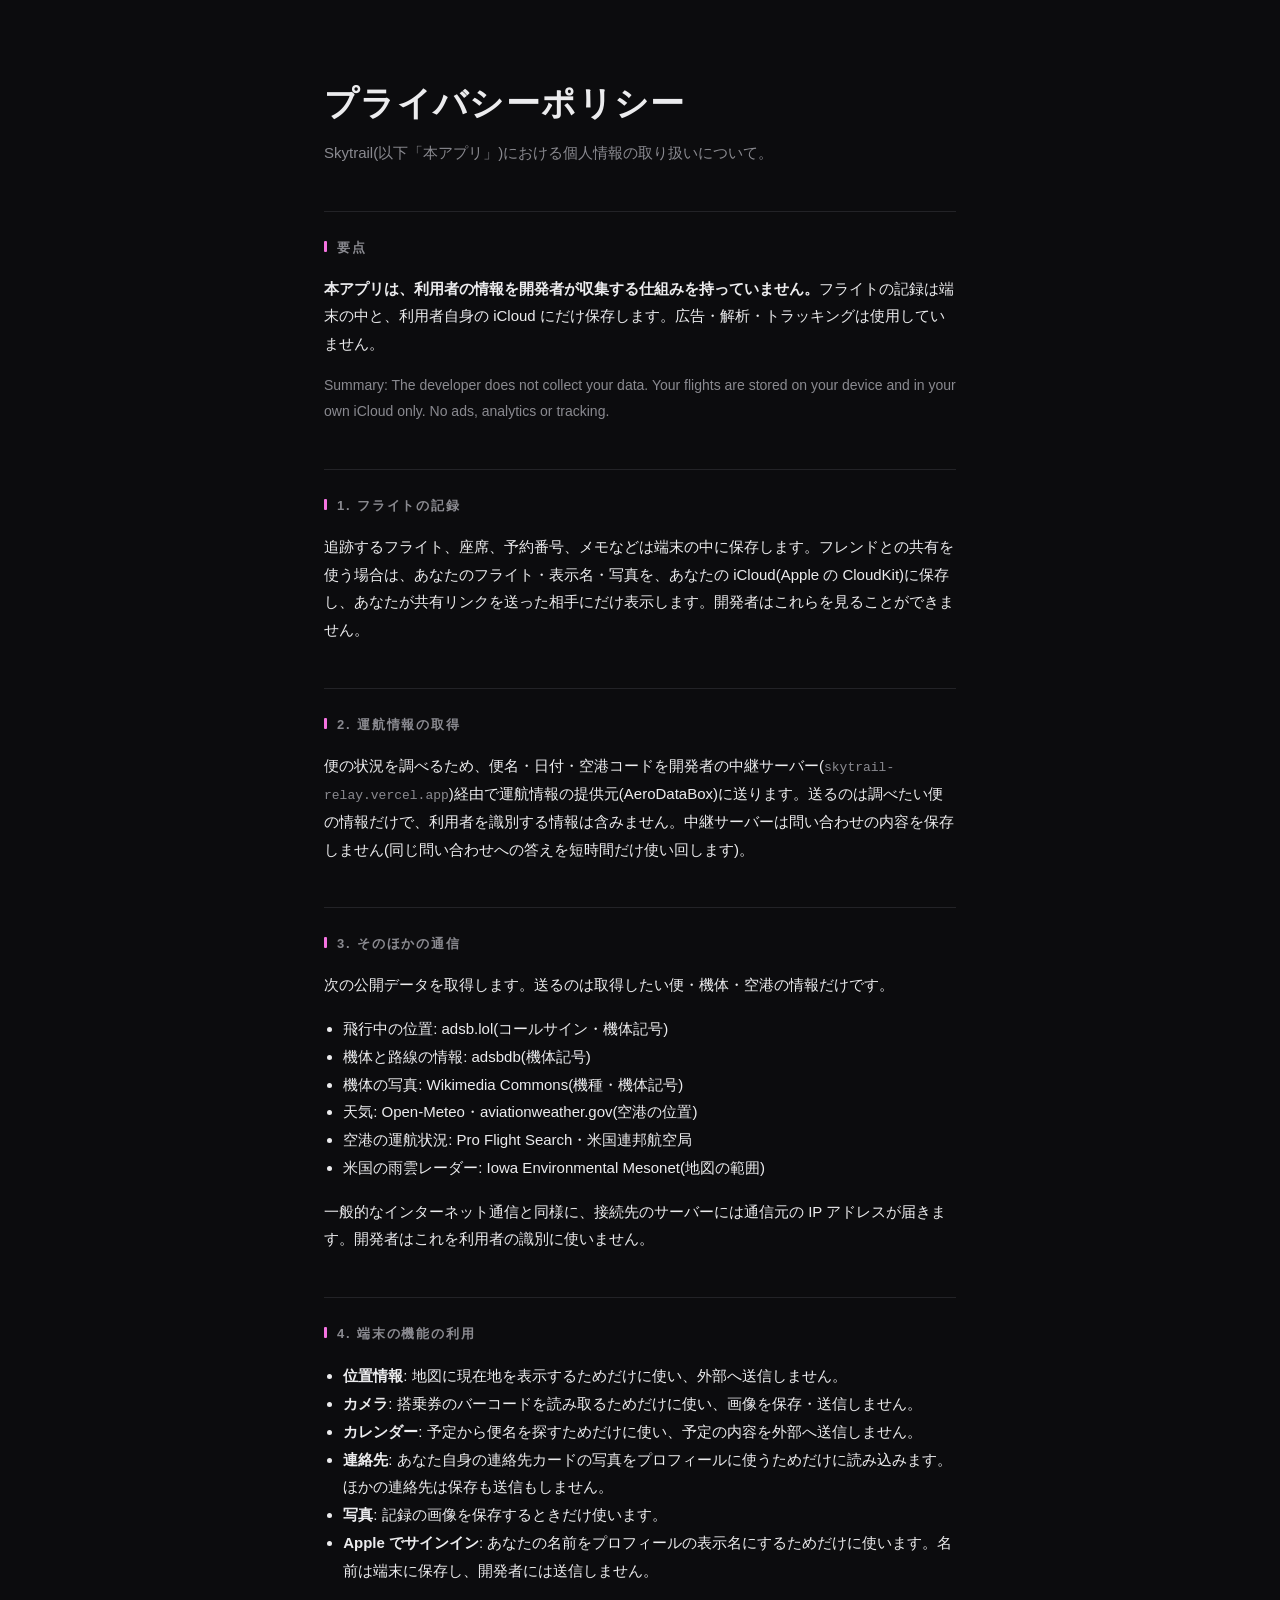
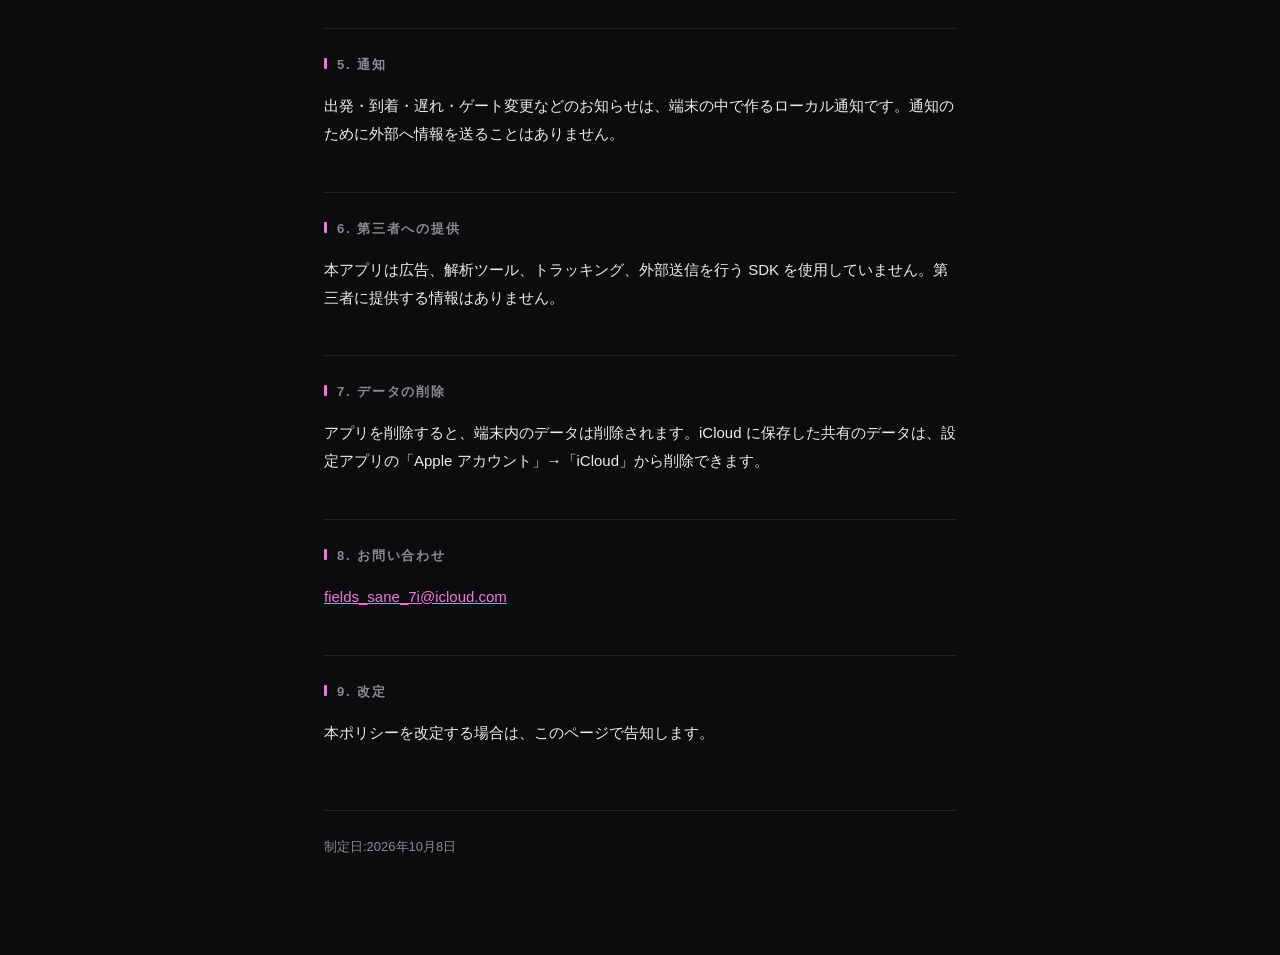
==== privacy.html @ 8d168e27 "Skytrail サポートとプライバシーポリシー Co-Authored-By: Claude Opus 5.5 <noreply@anthropic.com>" ====
<!DOCTYPE html>
<html lang="ja">
<head>
<meta charset="utf-8">
<meta name="viewport" content="width=device-width, initial-scale=1">
<title>Skytrail — プライバシーポリシー</title>
<link rel="stylesheet" href="style.css">
</head>
<body>
<main>
  <div class="mark">プライバシーポリシー</div>
  <p class="lead">Skytrail(以下「本アプリ」)における個人情報の取り扱いについて。</p>

  <h2>要点</h2>
  <p><strong>本アプリは、利用者の情報を開発者が収集する仕組みを持っていません。</strong>フライトの記録は端末の中と、利用者自身の iCloud にだけ保存します。広告・解析・トラッキングは使用していません。</p>
  <p class="en">Summary: The developer does not collect your data. Your flights are stored on your device and in your own iCloud only. No ads, analytics or tracking.</p>

  <h2>1. フライトの記録</h2>
  <p>追跡するフライト、座席、予約番号、メモなどは端末の中に保存します。フレンドとの共有を使う場合は、あなたのフライト・表示名・写真を、あなたの iCloud(Apple の CloudKit)に保存し、あなたが共有リンクを送った相手にだけ表示します。開発者はこれらを見ることができません。</p>

  <h2>2. 運航情報の取得</h2>
  <p>便の状況を調べるため、便名・日付・空港コードを開発者の中継サーバー(<code>skytrail-relay.vercel.app</code>)経由で運航情報の提供元(AeroDataBox)に送ります。送るのは調べたい便の情報だけで、利用者を識別する情報は含みません。中継サーバーは問い合わせの内容を保存しません(同じ問い合わせへの答えを短時間だけ使い回します)。</p>

  <h2>3. そのほかの通信</h2>
  <p>次の公開データを取得します。送るのは取得したい便・機体・空港の情報だけです。</p>
  <ul>
    <li>飛行中の位置: adsb.lol(コールサイン・機体記号)</li>
    <li>機体と路線の情報: adsbdb(機体記号)</li>
    <li>機体の写真: Wikimedia Commons(機種・機体記号)</li>
    <li>天気: Open-Meteo・aviationweather.gov(空港の位置)</li>
    <li>空港の運航状況: Pro Flight Search・米国連邦航空局</li>
    <li>米国の雨雲レーダー: Iowa Environmental Mesonet(地図の範囲)</li>
  </ul>
  <p>一般的なインターネット通信と同様に、接続先のサーバーには通信元の IP アドレスが届きます。開発者はこれを利用者の識別に使いません。</p>

  <h2>4. 端末の機能の利用</h2>
  <ul>
    <li><strong>位置情報</strong>: 地図に現在地を表示するためだけに使い、外部へ送信しません。</li>
    <li><strong>カメラ</strong>: 搭乗券のバーコードを読み取るためだけに使い、画像を保存・送信しません。</li>
    <li><strong>カレンダー</strong>: 予定から便名を探すためだけに使い、予定の内容を外部へ送信しません。</li>
    <li><strong>連絡先</strong>: あなた自身の連絡先カードの写真をプロフィールに使うためだけに読み込みます。ほかの連絡先は保存も送信もしません。</li>
    <li><strong>写真</strong>: 記録の画像を保存するときだけ使います。</li>
    <li><strong>Apple でサインイン</strong>: あなたの名前をプロフィールの表示名にするためだけに使います。名前は端末に保存し、開発者には送信しません。</li>
  </ul>

  <h2>5. 通知</h2>
  <p>出発・到着・遅れ・ゲート変更などのお知らせは、端末の中で作るローカル通知です。通知のために外部へ情報を送ることはありません。</p>

  <h2>6. 第三者への提供</h2>
  <p>本アプリは広告、解析ツール、トラッキング、外部送信を行う SDK を使用していません。第三者に提供する情報はありません。</p>

  <h2>7. データの削除</h2>
  <p>アプリを削除すると、端末内のデータは削除されます。iCloud に保存した共有のデータは、設定アプリの「Apple アカウント」→「iCloud」から削除できます。</p>

  <h2>8. お問い合わせ</h2>
  <p><a href="mailto:fields_sane_7i@icloud.com">fields_sane_7i@icloud.com</a></p>

  <h2>9. 改定</h2>
  <p>本ポリシーを改定する場合は、このページで告知します。</p>

  <footer>制定日:2026年10月8日</footer>
</main>
</body>
</html>
---- style.css ----
:root { --bg:#0c0c0e; --ink:#ececee; --mid:#8a8a90; --line:#232327; --accent:#f573e0; }
* { box-sizing: border-box; }
body { margin:0; background:var(--bg); color:var(--ink);
  font-family:-apple-system,BlinkMacSystemFont,"Hiragino Sans","Noto Sans JP",sans-serif;
  line-height:1.85; -webkit-font-smoothing:antialiased; }
main { max-width:680px; margin:0 auto; padding:72px 24px 96px; }
.mark { font-size:34px; font-weight:700; letter-spacing:0.04em; }
.lead { color:var(--mid); margin-top:4px; }
h2 { font-size:13px; letter-spacing:0.14em; color:var(--mid); margin:44px 0 12px; padding-top:24px; border-top:1px solid var(--line); }
h2::before { content:""; display:inline-block; width:3px; height:11px; background:var(--accent); margin-right:10px; border-radius:1px; }
p, li { font-size:15px; }
ul { padding-left:1.2em; }
a { color:var(--accent); }
code { font-family:ui-monospace,SFMono-Regular,Menlo,monospace; font-size:13px; color:var(--mid); }
.en { color:var(--mid); font-size:14px; }
footer { margin-top:64px; padding-top:24px; border-top:1px solid var(--line); color:var(--mid); font-size:13px; }
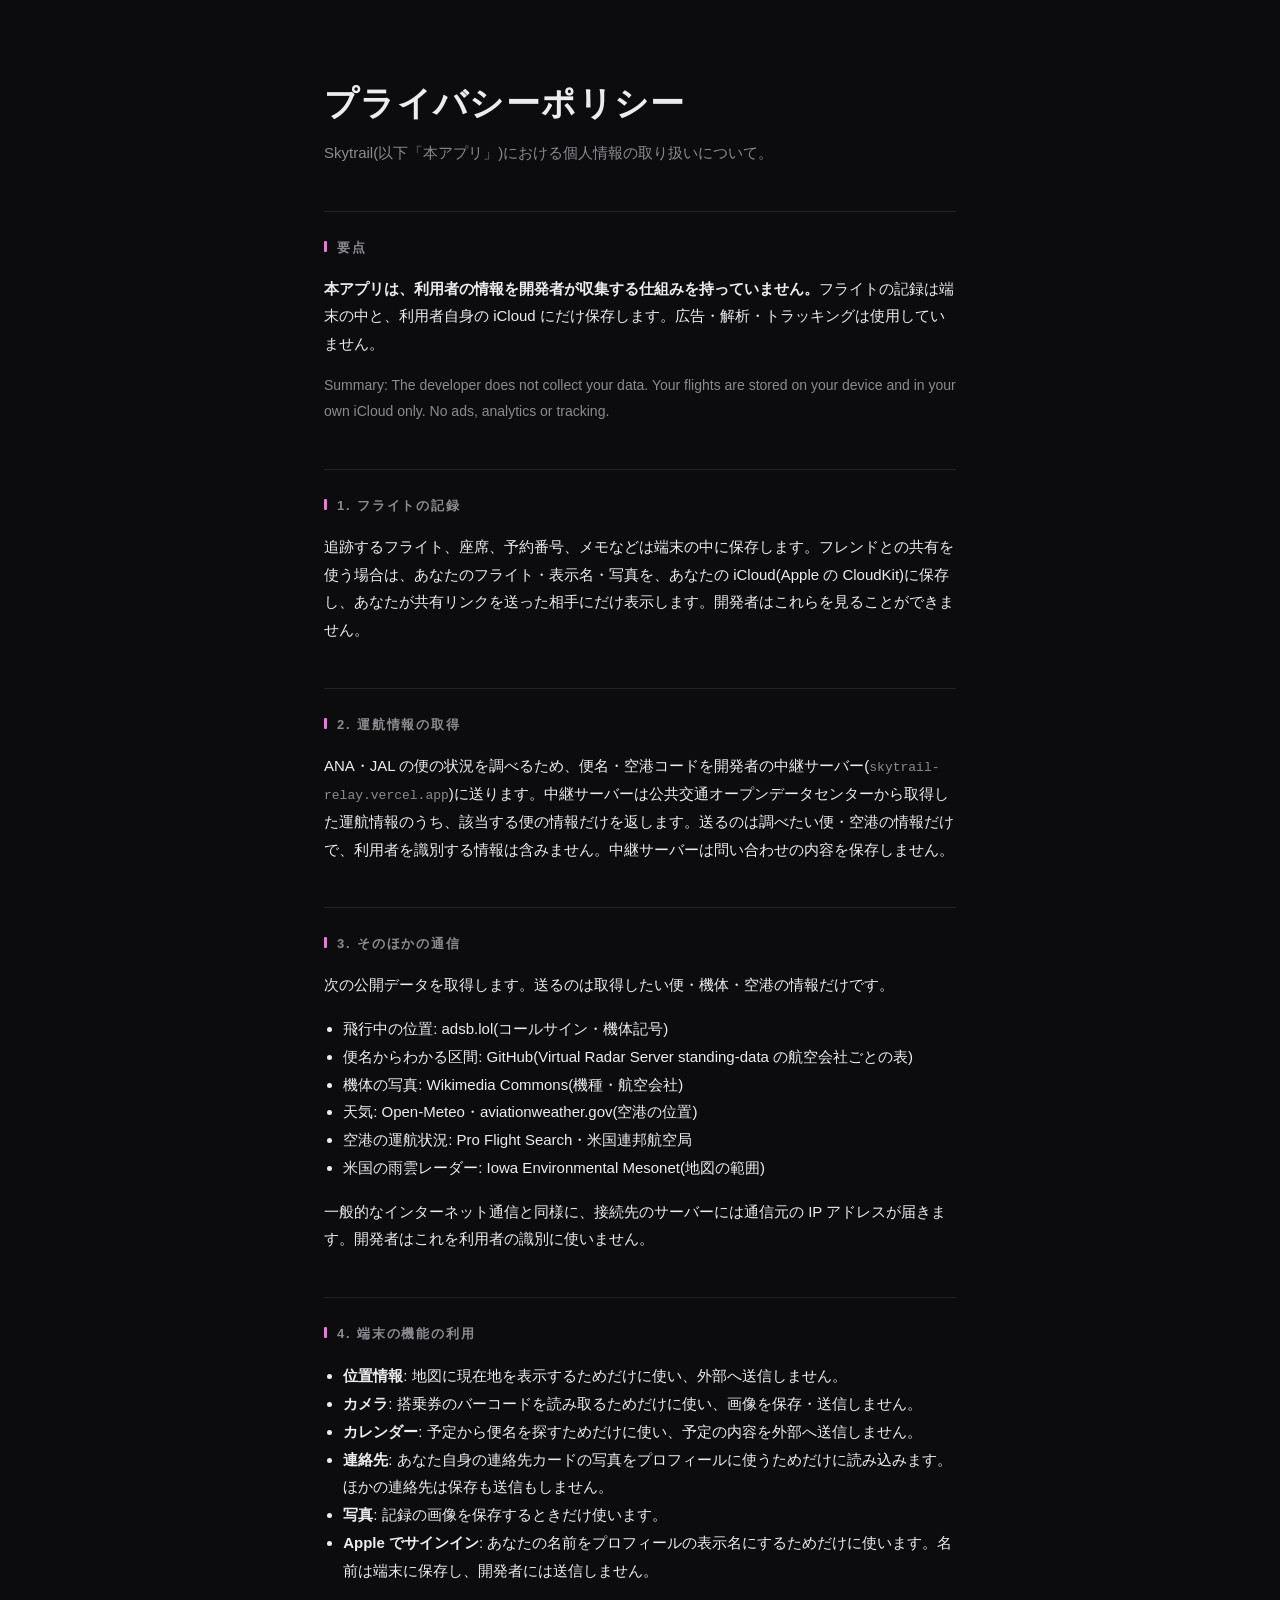
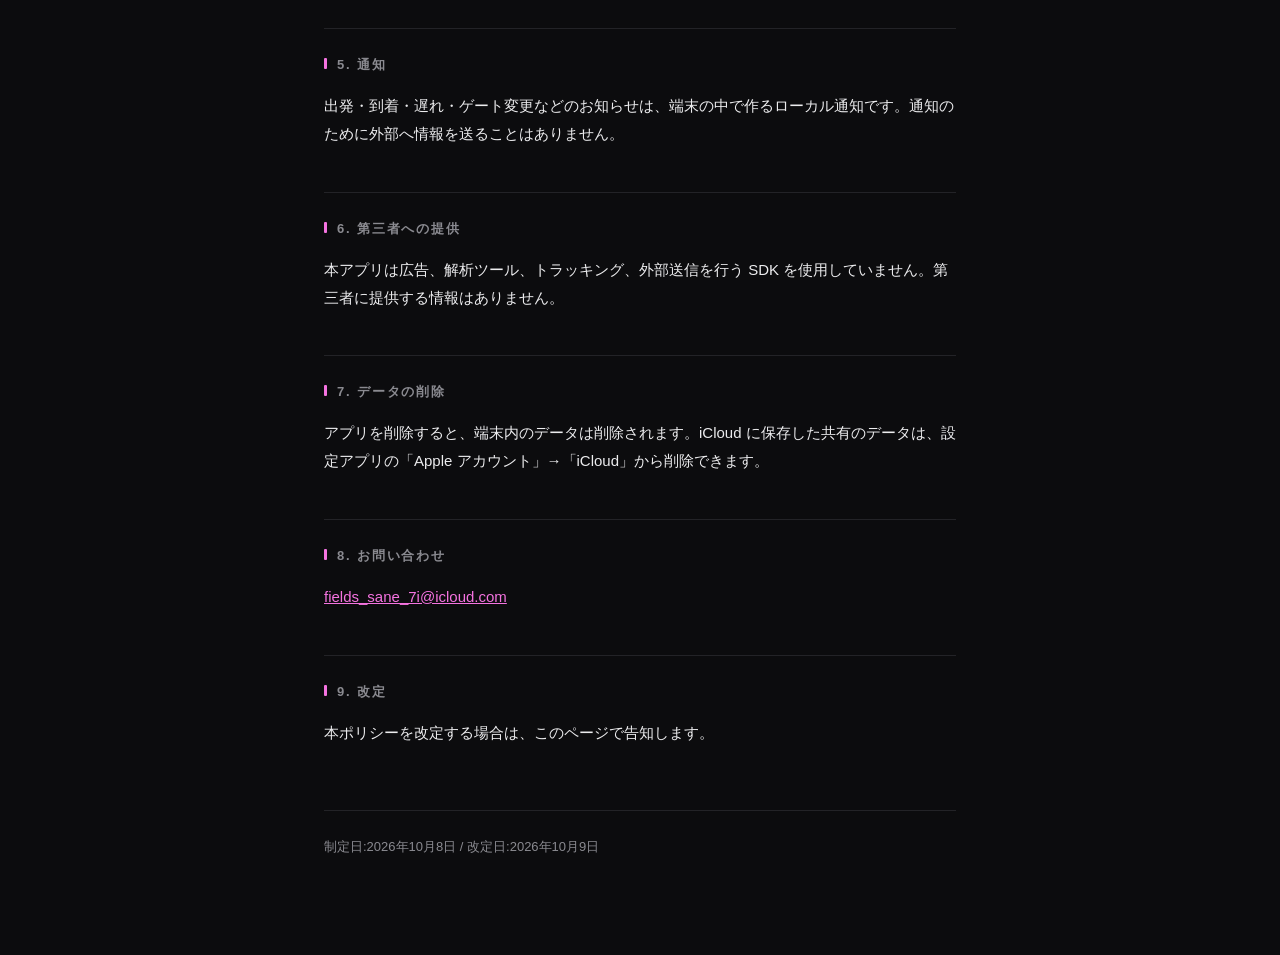
==== commit 32d8771c: "データの取り方を公共交通オープンデータ・adsb.lol・VRS standing-data に合わせて改定 Co-Authored-By: Claude Opus 5.5 <noreply@anth" ====
--- a/privacy.html
+++ b/privacy.html
@@ -19,14 +19,14 @@
   <p>追跡するフライト、座席、予約番号、メモなどは端末の中に保存します。フレンドとの共有を使う場合は、あなたのフライト・表示名・写真を、あなたの iCloud(Apple の CloudKit)に保存し、あなたが共有リンクを送った相手にだけ表示します。開発者はこれらを見ることができません。</p>
 
   <h2>2. 運航情報の取得</h2>
-  <p>便の状況を調べるため、便名・日付・空港コードを開発者の中継サーバー(<code>skytrail-relay.vercel.app</code>)経由で運航情報の提供元(AeroDataBox)に送ります。送るのは調べたい便の情報だけで、利用者を識別する情報は含みません。中継サーバーは問い合わせの内容を保存しません(同じ問い合わせへの答えを短時間だけ使い回します)。</p>
+  <p>ANA・JAL の便の状況を調べるため、便名・空港コードを開発者の中継サーバー(<code>skytrail-relay.vercel.app</code>)に送ります。中継サーバーは公共交通オープンデータセンターから取得した運航情報のうち、該当する便の情報だけを返します。送るのは調べたい便・空港の情報だけで、利用者を識別する情報は含みません。中継サーバーは問い合わせの内容を保存しません。</p>
 
   <h2>3. そのほかの通信</h2>
   <p>次の公開データを取得します。送るのは取得したい便・機体・空港の情報だけです。</p>
   <ul>
     <li>飛行中の位置: adsb.lol(コールサイン・機体記号)</li>
-    <li>機体と路線の情報: adsbdb(機体記号)</li>
-    <li>機体の写真: Wikimedia Commons(機種・機体記号)</li>
+    <li>便名からわかる区間: GitHub(Virtual Radar Server standing-data の航空会社ごとの表)</li>
+    <li>機体の写真: Wikimedia Commons(機種・航空会社)</li>
     <li>天気: Open-Meteo・aviationweather.gov(空港の位置)</li>
     <li>空港の運航状況: Pro Flight Search・米国連邦航空局</li>
     <li>米国の雨雲レーダー: Iowa Environmental Mesonet(地図の範囲)</li>
@@ -58,7 +58,7 @@
   <h2>9. 改定</h2>
   <p>本ポリシーを改定する場合は、このページで告知します。</p>
 
-  <footer>制定日:2026年10月8日</footer>
+  <footer>制定日:2026年10月8日 / 改定日:2026年10月9日</footer>
 </main>
 </body>
 </html>
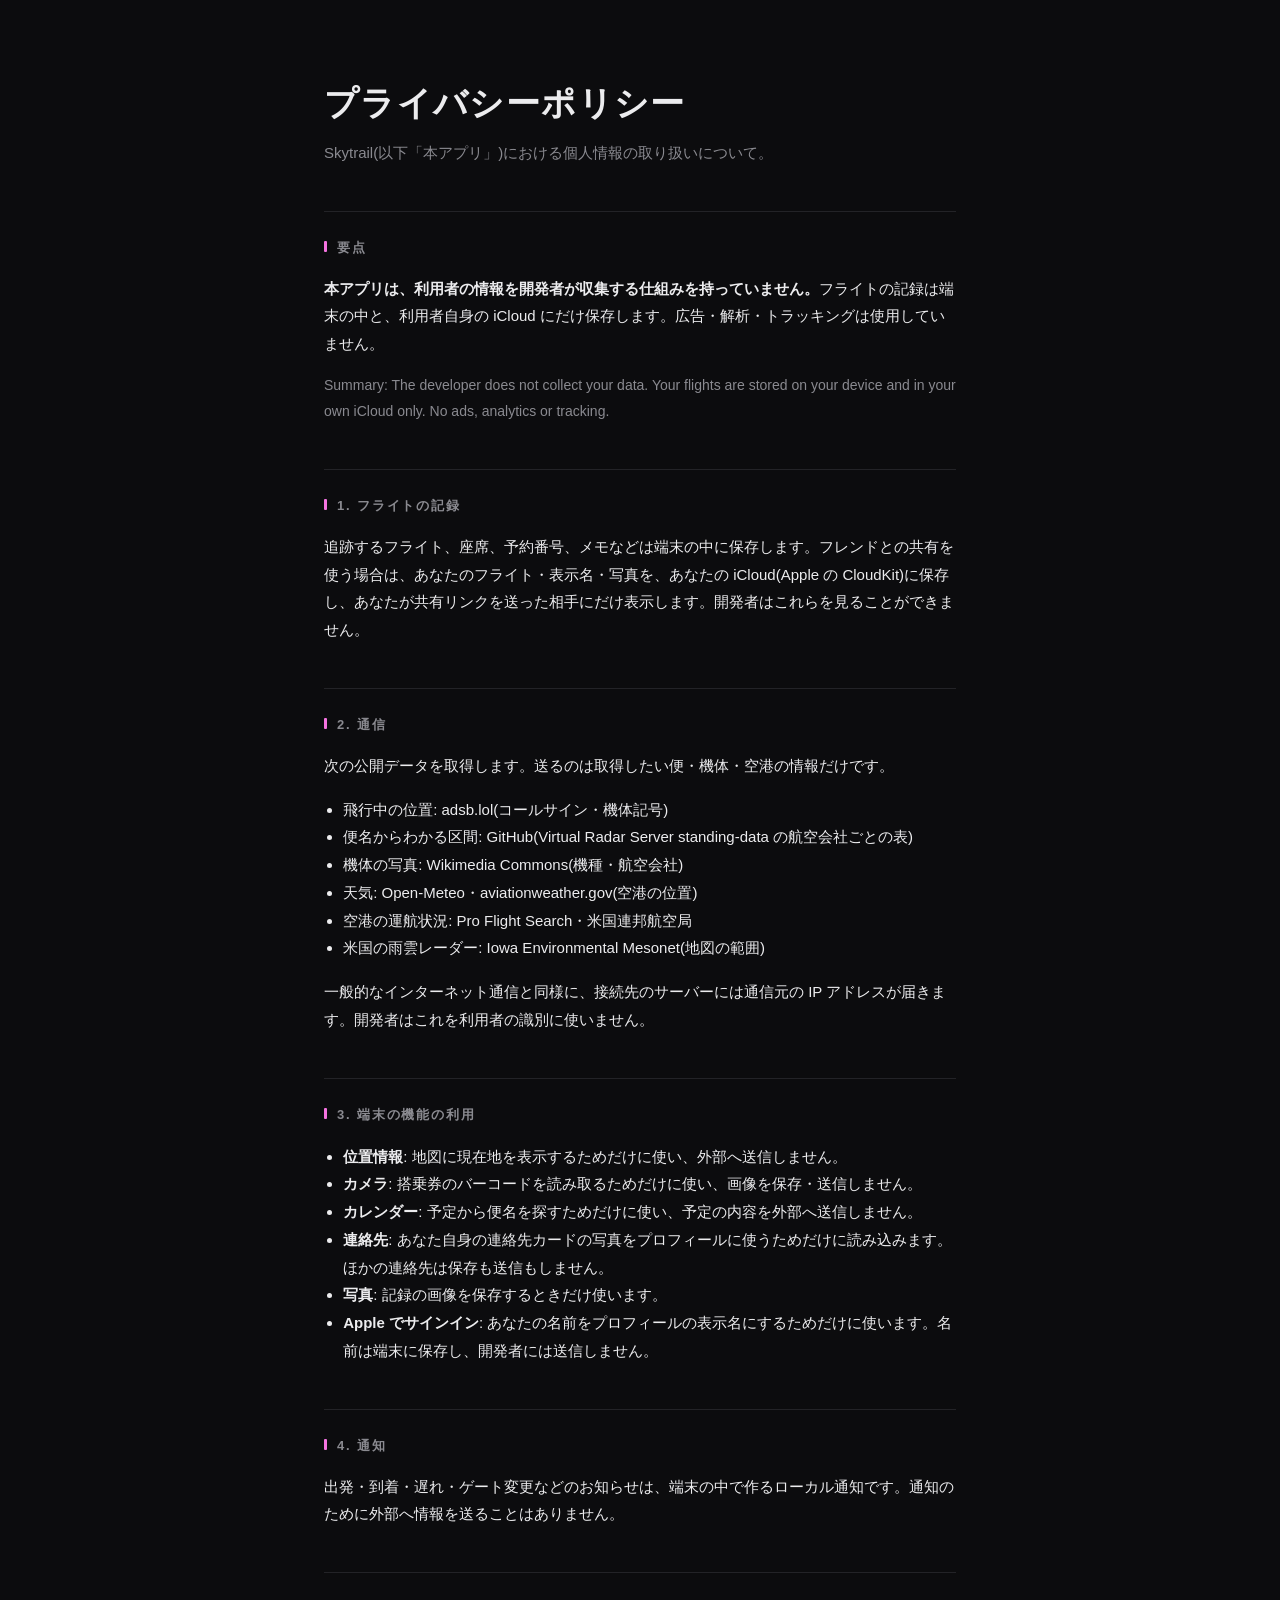
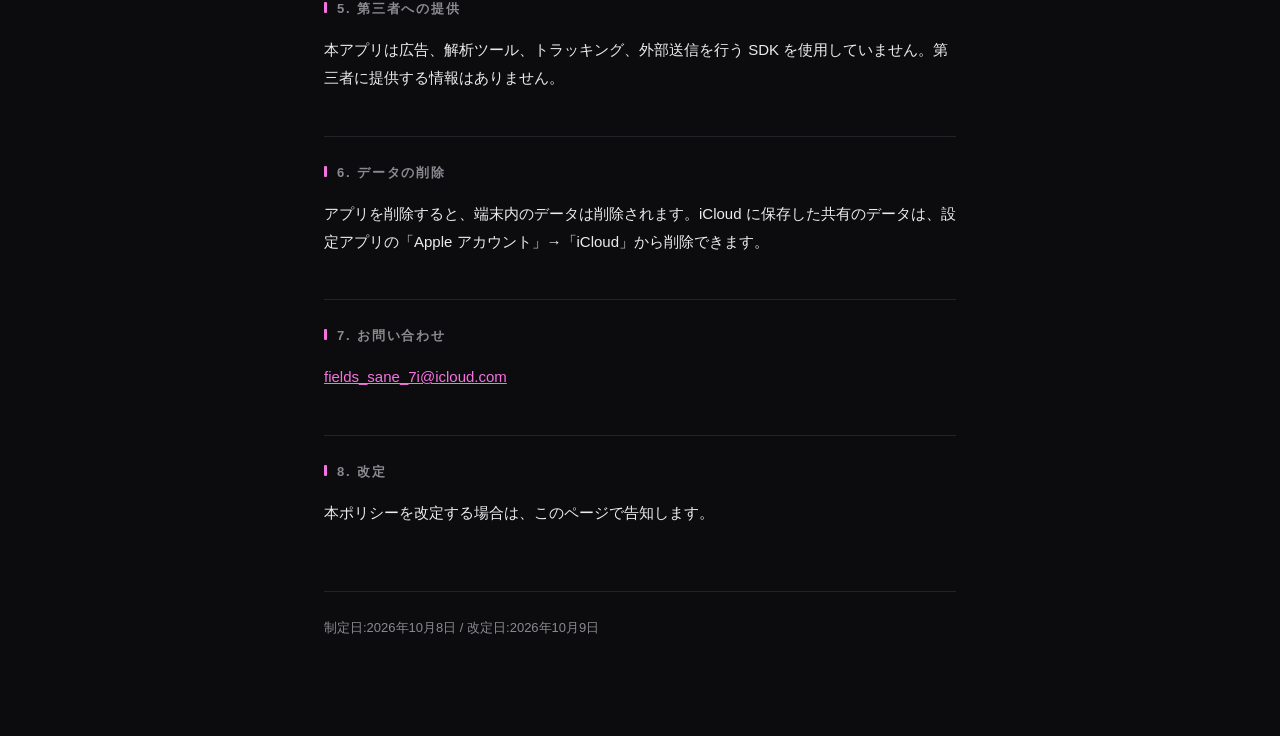
==== commit 5db02053: "1.0 の機能に合わせて改定(運航情報の自動取得は次の版) Co-Authored-By: Claude Opus 5.5 <noreply@anthropic.com>" ====
--- a/privacy.html
+++ b/privacy.html
@@ -18,10 +18,7 @@
   <h2>1. フライトの記録</h2>
   <p>追跡するフライト、座席、予約番号、メモなどは端末の中に保存します。フレンドとの共有を使う場合は、あなたのフライト・表示名・写真を、あなたの iCloud(Apple の CloudKit)に保存し、あなたが共有リンクを送った相手にだけ表示します。開発者はこれらを見ることができません。</p>
 
-  <h2>2. 運航情報の取得</h2>
-  <p>ANA・JAL の便の状況を調べるため、便名・空港コードを開発者の中継サーバー(<code>skytrail-relay.vercel.app</code>)に送ります。中継サーバーは公共交通オープンデータセンターから取得した運航情報のうち、該当する便の情報だけを返します。送るのは調べたい便・空港の情報だけで、利用者を識別する情報は含みません。中継サーバーは問い合わせの内容を保存しません。</p>
-
-  <h2>3. そのほかの通信</h2>
+  <h2>2. 通信</h2>
   <p>次の公開データを取得します。送るのは取得したい便・機体・空港の情報だけです。</p>
   <ul>
     <li>飛行中の位置: adsb.lol(コールサイン・機体記号)</li>
@@ -33,7 +30,7 @@
   </ul>
   <p>一般的なインターネット通信と同様に、接続先のサーバーには通信元の IP アドレスが届きます。開発者はこれを利用者の識別に使いません。</p>
 
-  <h2>4. 端末の機能の利用</h2>
+  <h2>3. 端末の機能の利用</h2>
   <ul>
     <li><strong>位置情報</strong>: 地図に現在地を表示するためだけに使い、外部へ送信しません。</li>
     <li><strong>カメラ</strong>: 搭乗券のバーコードを読み取るためだけに使い、画像を保存・送信しません。</li>
@@ -43,19 +40,19 @@
     <li><strong>Apple でサインイン</strong>: あなたの名前をプロフィールの表示名にするためだけに使います。名前は端末に保存し、開発者には送信しません。</li>
   </ul>
 
-  <h2>5. 通知</h2>
+  <h2>4. 通知</h2>
   <p>出発・到着・遅れ・ゲート変更などのお知らせは、端末の中で作るローカル通知です。通知のために外部へ情報を送ることはありません。</p>
 
-  <h2>6. 第三者への提供</h2>
+  <h2>5. 第三者への提供</h2>
   <p>本アプリは広告、解析ツール、トラッキング、外部送信を行う SDK を使用していません。第三者に提供する情報はありません。</p>
 
-  <h2>7. データの削除</h2>
+  <h2>6. データの削除</h2>
   <p>アプリを削除すると、端末内のデータは削除されます。iCloud に保存した共有のデータは、設定アプリの「Apple アカウント」→「iCloud」から削除できます。</p>
 
-  <h2>8. お問い合わせ</h2>
+  <h2>7. お問い合わせ</h2>
   <p><a href="mailto:fields_sane_7i@icloud.com">fields_sane_7i@icloud.com</a></p>
 
-  <h2>9. 改定</h2>
+  <h2>8. 改定</h2>
   <p>本ポリシーを改定する場合は、このページで告知します。</p>
 
   <footer>制定日:2026年10月8日 / 改定日:2026年10月9日</footer>
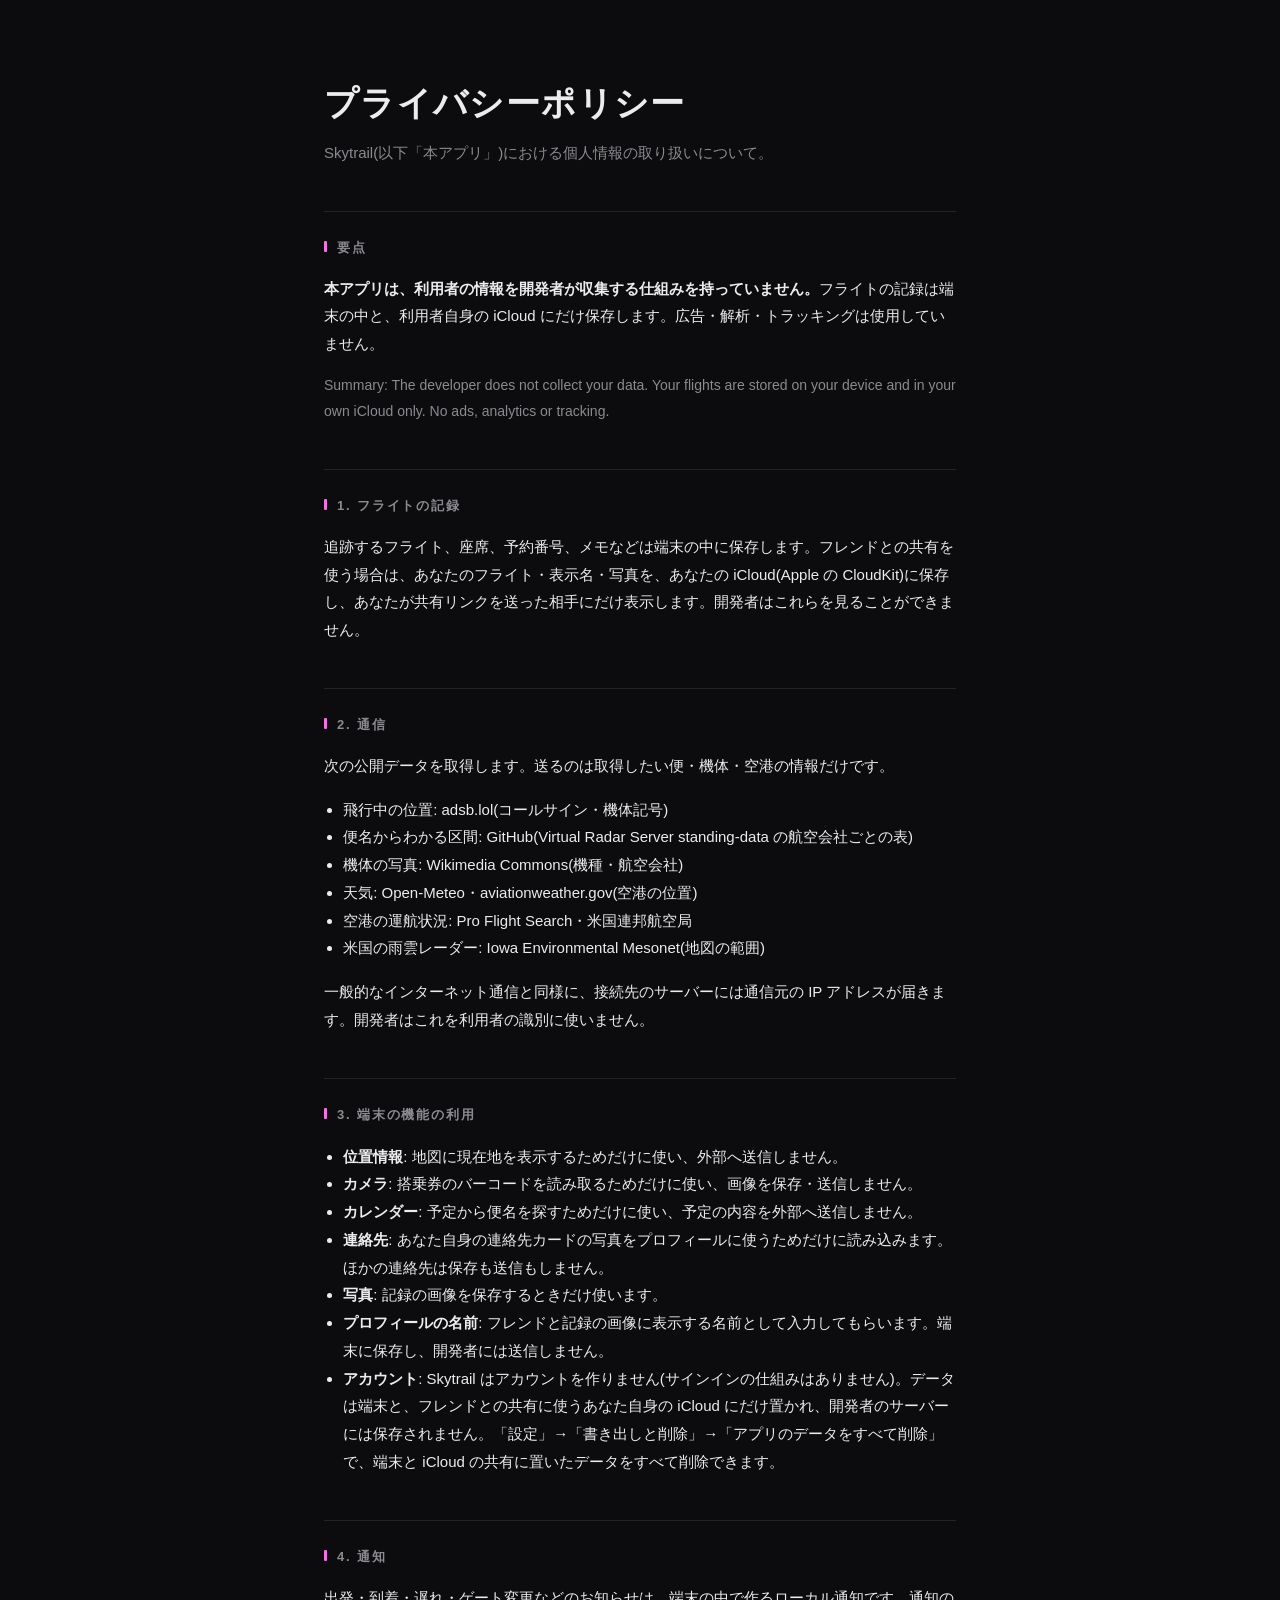
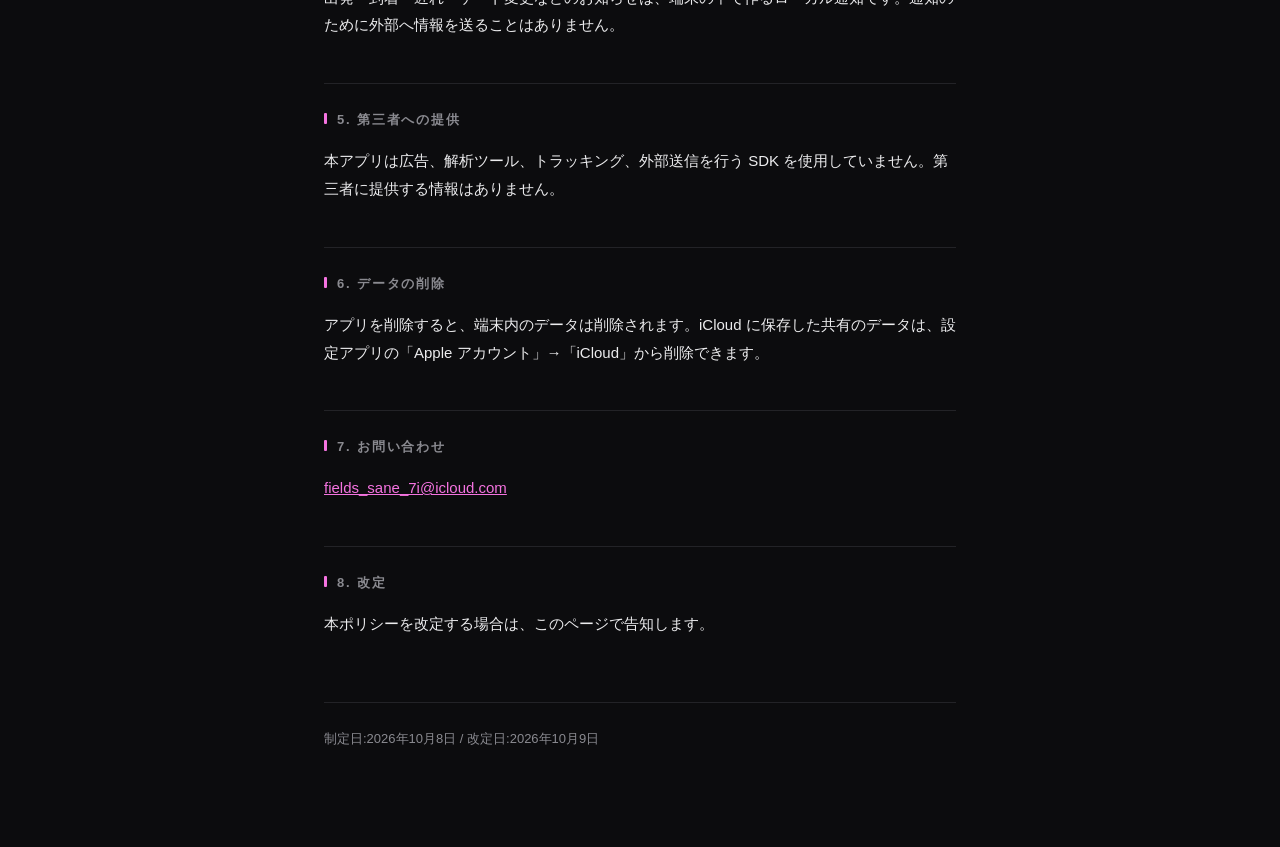
==== commit b2ffff8a: "プライバシーポリシー: Apple でサインインを撤去、アカウント無しと全データ削除の案内を追記 Co-Authored-By: Claude Fable 5.1 <noreply@anthropic" ====
--- a/privacy.html
+++ b/privacy.html
@@ -37,7 +37,8 @@
     <li><strong>カレンダー</strong>: 予定から便名を探すためだけに使い、予定の内容を外部へ送信しません。</li>
     <li><strong>連絡先</strong>: あなた自身の連絡先カードの写真をプロフィールに使うためだけに読み込みます。ほかの連絡先は保存も送信もしません。</li>
     <li><strong>写真</strong>: 記録の画像を保存するときだけ使います。</li>
-    <li><strong>Apple でサインイン</strong>: あなたの名前をプロフィールの表示名にするためだけに使います。名前は端末に保存し、開発者には送信しません。</li>
+    <li><strong>プロフィールの名前</strong>: フレンドと記録の画像に表示する名前として入力してもらいます。端末に保存し、開発者には送信しません。</li>
+    <li><strong>アカウント</strong>: Skytrail はアカウントを作りません(サインインの仕組みはありません)。データは端末と、フレンドとの共有に使うあなた自身の iCloud にだけ置かれ、開発者のサーバーには保存されません。「設定」→「書き出しと削除」→「アプリのデータをすべて削除」で、端末と iCloud の共有に置いたデータをすべて削除できます。</li>
   </ul>
 
   <h2>4. 通知</h2>
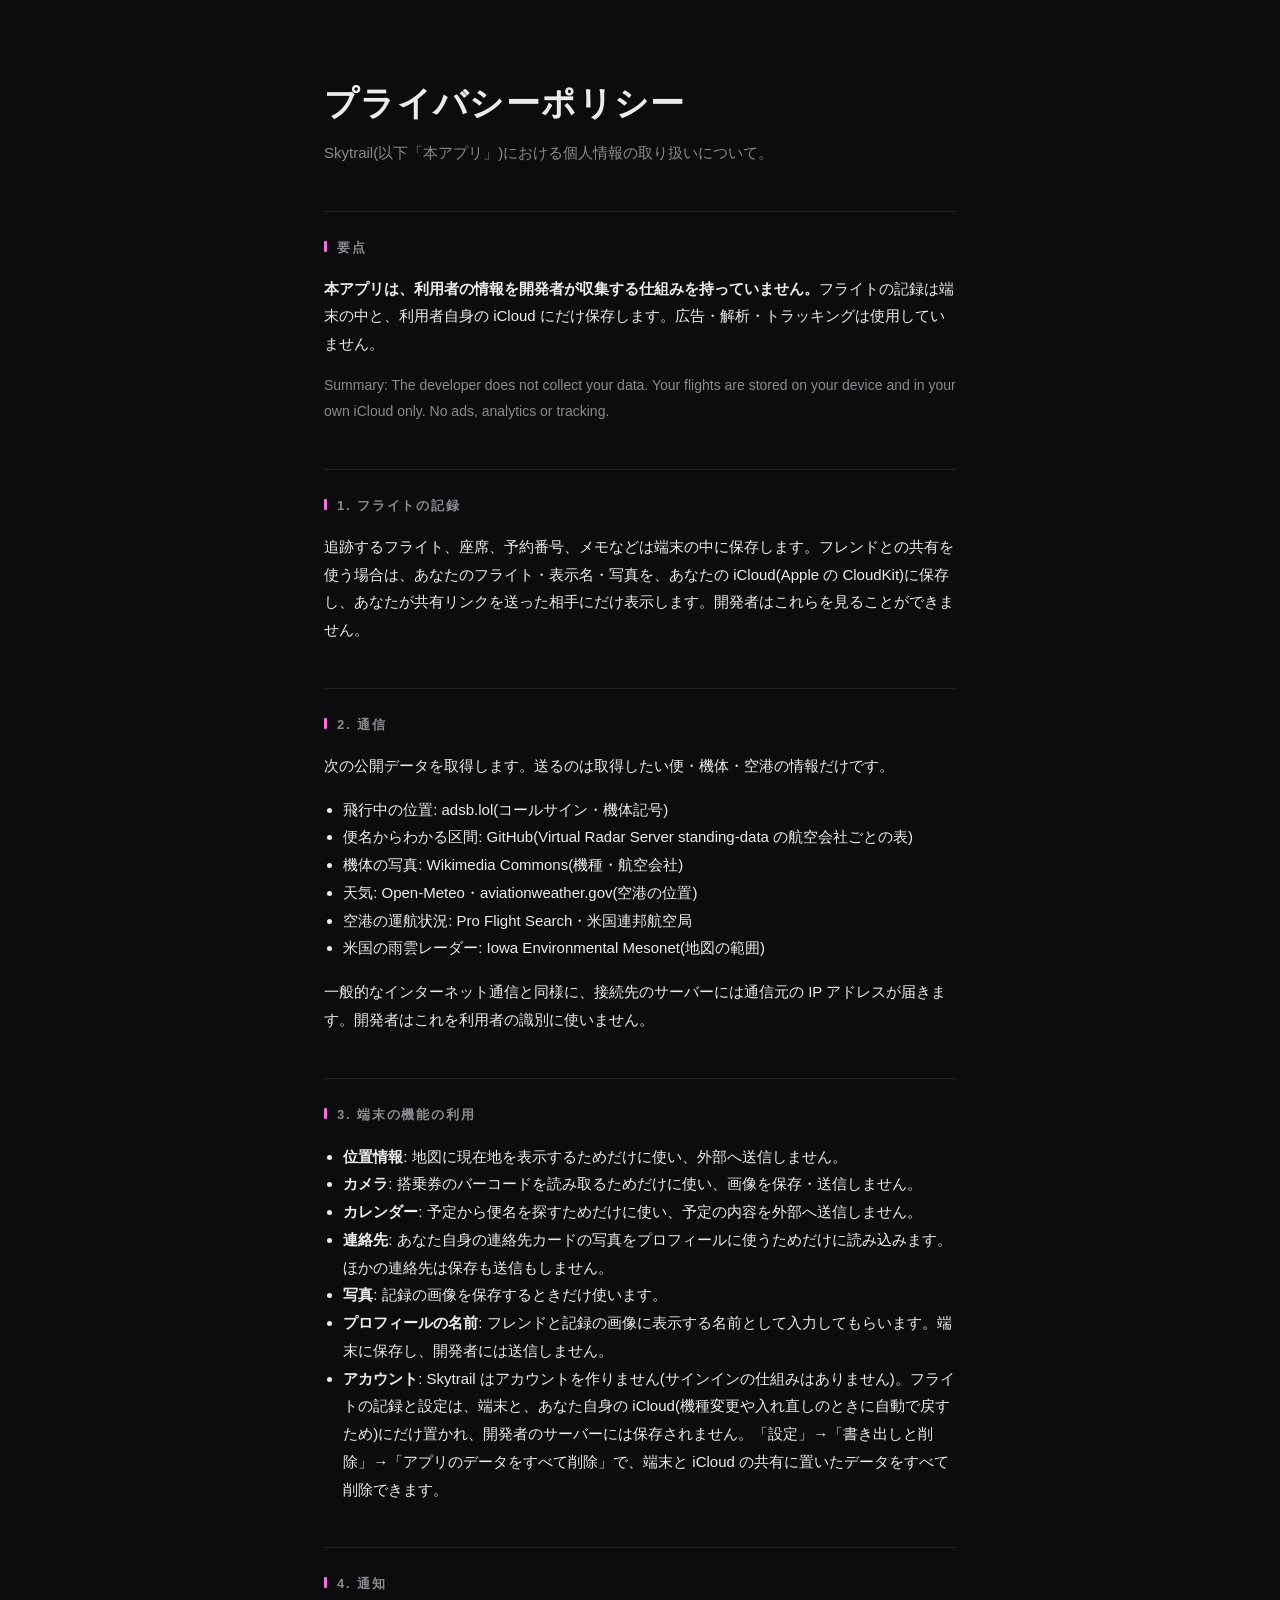
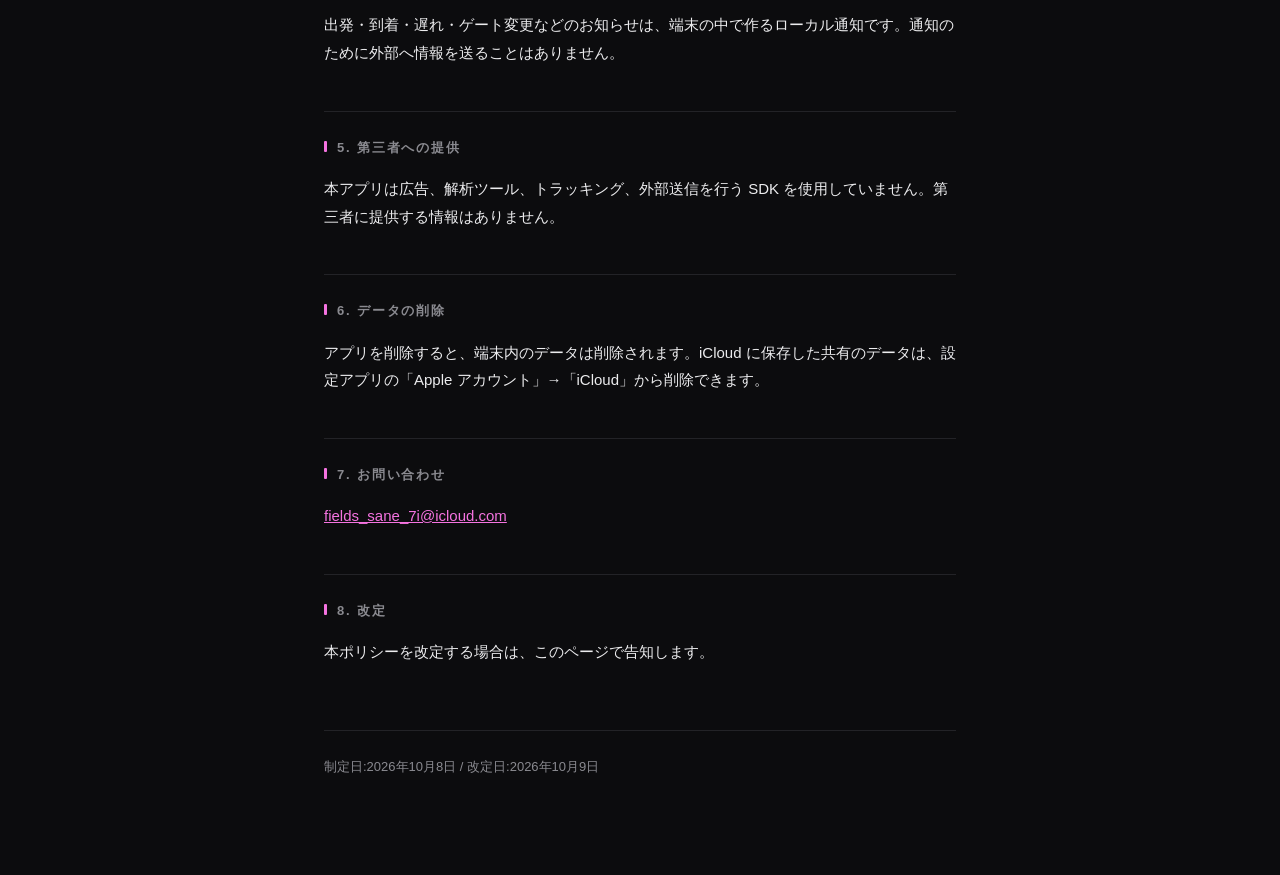
==== commit 87db377d: "プライバシーポリシー: 記録と設定を本人の iCloud に保存することを明記 Co-Authored-By: Claude Fable 5.1 <noreply@anthropic.com>" ====
--- a/privacy.html
+++ b/privacy.html
@@ -38,7 +38,7 @@
     <li><strong>連絡先</strong>: あなた自身の連絡先カードの写真をプロフィールに使うためだけに読み込みます。ほかの連絡先は保存も送信もしません。</li>
     <li><strong>写真</strong>: 記録の画像を保存するときだけ使います。</li>
     <li><strong>プロフィールの名前</strong>: フレンドと記録の画像に表示する名前として入力してもらいます。端末に保存し、開発者には送信しません。</li>
-    <li><strong>アカウント</strong>: Skytrail はアカウントを作りません(サインインの仕組みはありません)。データは端末と、フレンドとの共有に使うあなた自身の iCloud にだけ置かれ、開発者のサーバーには保存されません。「設定」→「書き出しと削除」→「アプリのデータをすべて削除」で、端末と iCloud の共有に置いたデータをすべて削除できます。</li>
+    <li><strong>アカウント</strong>: Skytrail はアカウントを作りません(サインインの仕組みはありません)。フライトの記録と設定は、端末と、あなた自身の iCloud(機種変更や入れ直しのときに自動で戻すため)にだけ置かれ、開発者のサーバーには保存されません。「設定」→「書き出しと削除」→「アプリのデータをすべて削除」で、端末と iCloud の共有に置いたデータをすべて削除できます。</li>
   </ul>
 
   <h2>4. 通知</h2>
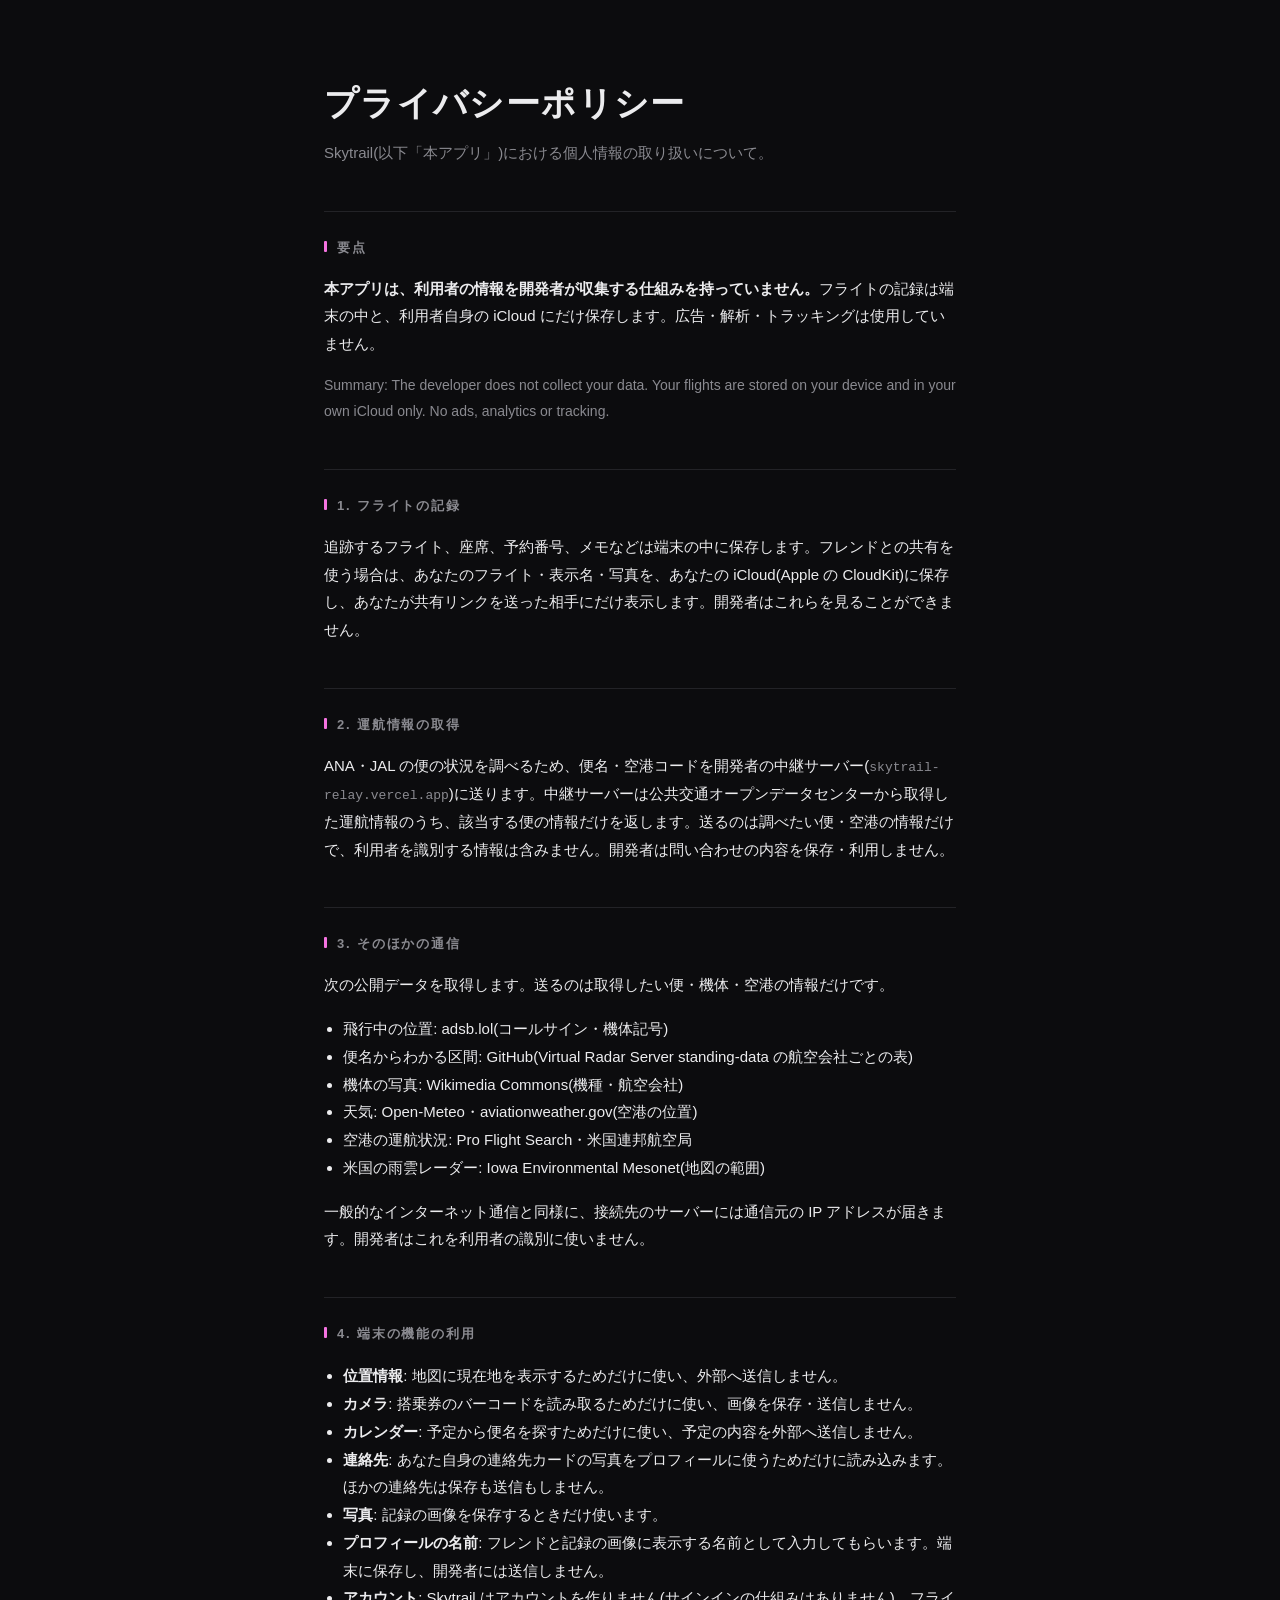
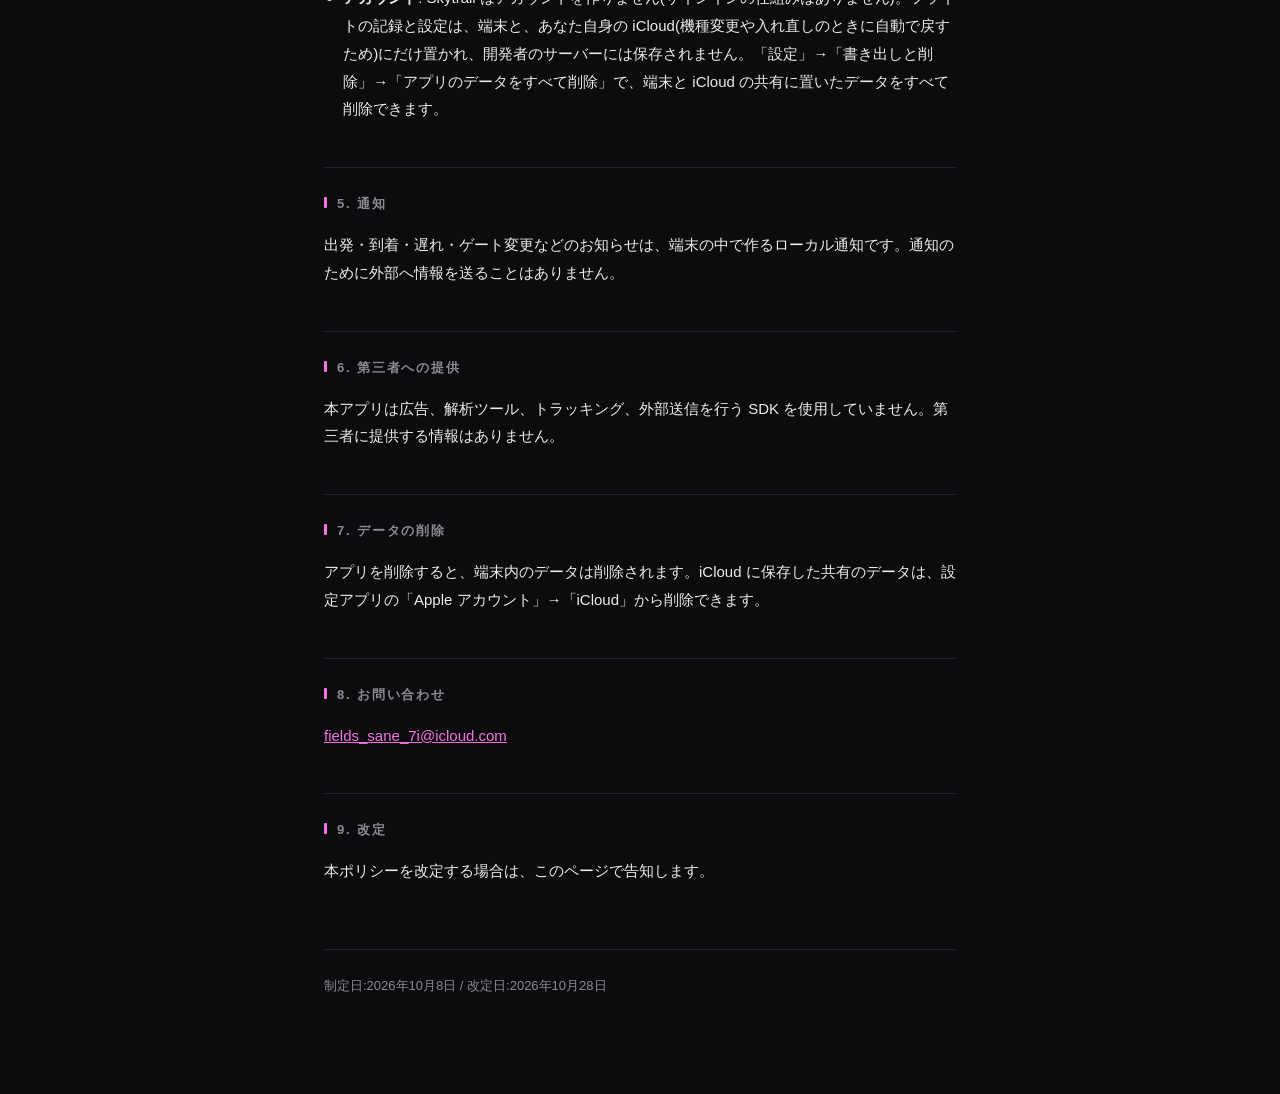
==== commit d6b076e9: "1.1 に合わせて改定(ANA・JAL の運航情報=公共交通オープンデータセンター・中継サーバー) Co-Authored-By: Claude Opus 5.5 <noreply@anthropic" ====
--- a/privacy.html
+++ b/privacy.html
@@ -18,7 +18,10 @@
   <h2>1. フライトの記録</h2>
   <p>追跡するフライト、座席、予約番号、メモなどは端末の中に保存します。フレンドとの共有を使う場合は、あなたのフライト・表示名・写真を、あなたの iCloud(Apple の CloudKit)に保存し、あなたが共有リンクを送った相手にだけ表示します。開発者はこれらを見ることができません。</p>
 
-  <h2>2. 通信</h2>
+  <h2>2. 運航情報の取得</h2>
+  <p>ANA・JAL の便の状況を調べるため、便名・空港コードを開発者の中継サーバー(<code>skytrail-relay.vercel.app</code>)に送ります。中継サーバーは公共交通オープンデータセンターから取得した運航情報のうち、該当する便の情報だけを返します。送るのは調べたい便・空港の情報だけで、利用者を識別する情報は含みません。開発者は問い合わせの内容を保存・利用しません。</p>
+
+  <h2>3. そのほかの通信</h2>
   <p>次の公開データを取得します。送るのは取得したい便・機体・空港の情報だけです。</p>
   <ul>
     <li>飛行中の位置: adsb.lol(コールサイン・機体記号)</li>
@@ -30,7 +33,7 @@
   </ul>
   <p>一般的なインターネット通信と同様に、接続先のサーバーには通信元の IP アドレスが届きます。開発者はこれを利用者の識別に使いません。</p>
 
-  <h2>3. 端末の機能の利用</h2>
+  <h2>4. 端末の機能の利用</h2>
   <ul>
     <li><strong>位置情報</strong>: 地図に現在地を表示するためだけに使い、外部へ送信しません。</li>
     <li><strong>カメラ</strong>: 搭乗券のバーコードを読み取るためだけに使い、画像を保存・送信しません。</li>
@@ -41,22 +44,22 @@
     <li><strong>アカウント</strong>: Skytrail はアカウントを作りません(サインインの仕組みはありません)。フライトの記録と設定は、端末と、あなた自身の iCloud(機種変更や入れ直しのときに自動で戻すため)にだけ置かれ、開発者のサーバーには保存されません。「設定」→「書き出しと削除」→「アプリのデータをすべて削除」で、端末と iCloud の共有に置いたデータをすべて削除できます。</li>
   </ul>
 
-  <h2>4. 通知</h2>
+  <h2>5. 通知</h2>
   <p>出発・到着・遅れ・ゲート変更などのお知らせは、端末の中で作るローカル通知です。通知のために外部へ情報を送ることはありません。</p>
 
-  <h2>5. 第三者への提供</h2>
+  <h2>6. 第三者への提供</h2>
   <p>本アプリは広告、解析ツール、トラッキング、外部送信を行う SDK を使用していません。第三者に提供する情報はありません。</p>
 
-  <h2>6. データの削除</h2>
+  <h2>7. データの削除</h2>
   <p>アプリを削除すると、端末内のデータは削除されます。iCloud に保存した共有のデータは、設定アプリの「Apple アカウント」→「iCloud」から削除できます。</p>
 
-  <h2>7. お問い合わせ</h2>
+  <h2>8. お問い合わせ</h2>
   <p><a href="mailto:fields_sane_7i@icloud.com">fields_sane_7i@icloud.com</a></p>
 
-  <h2>8. 改定</h2>
+  <h2>9. 改定</h2>
   <p>本ポリシーを改定する場合は、このページで告知します。</p>
 
-  <footer>制定日:2026年10月8日 / 改定日:2026年10月9日</footer>
+  <footer>制定日:2026年10月8日 / 改定日:2026年10月28日</footer>
 </main>
 </body>
 </html>
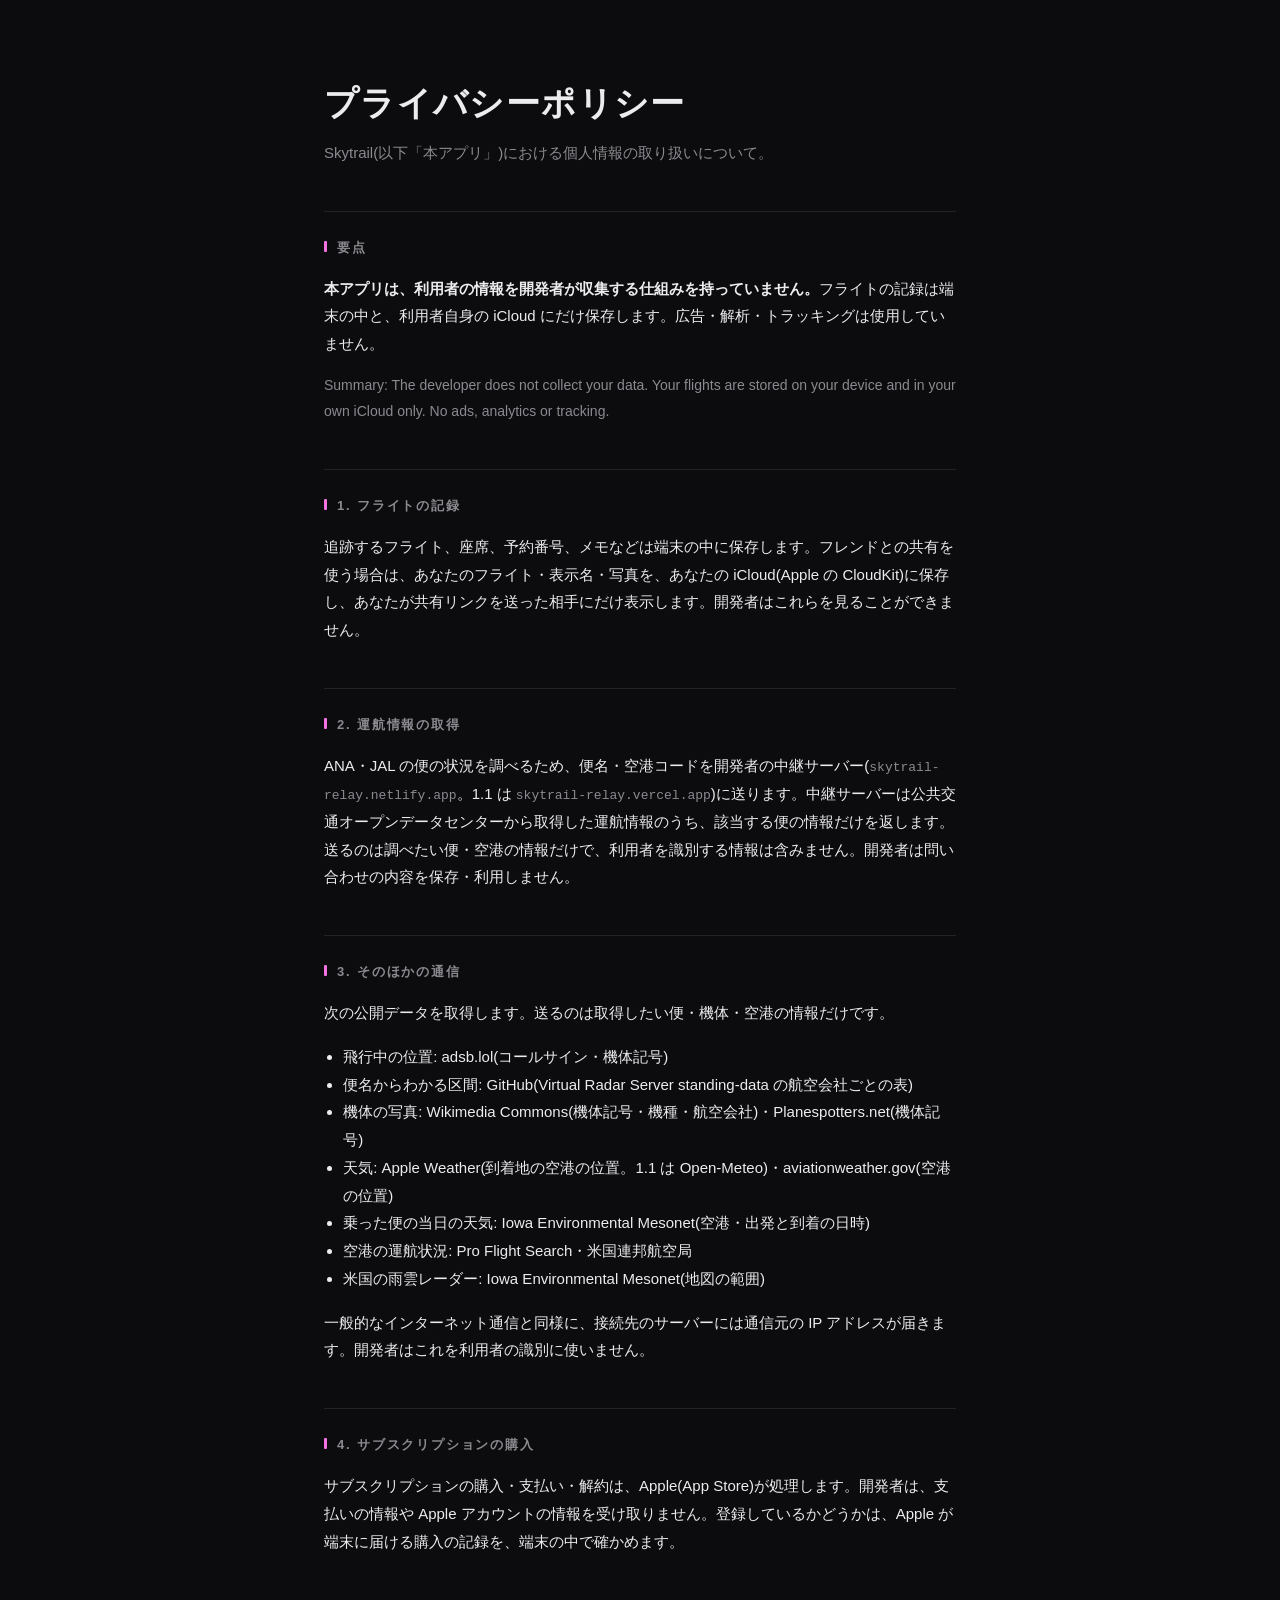
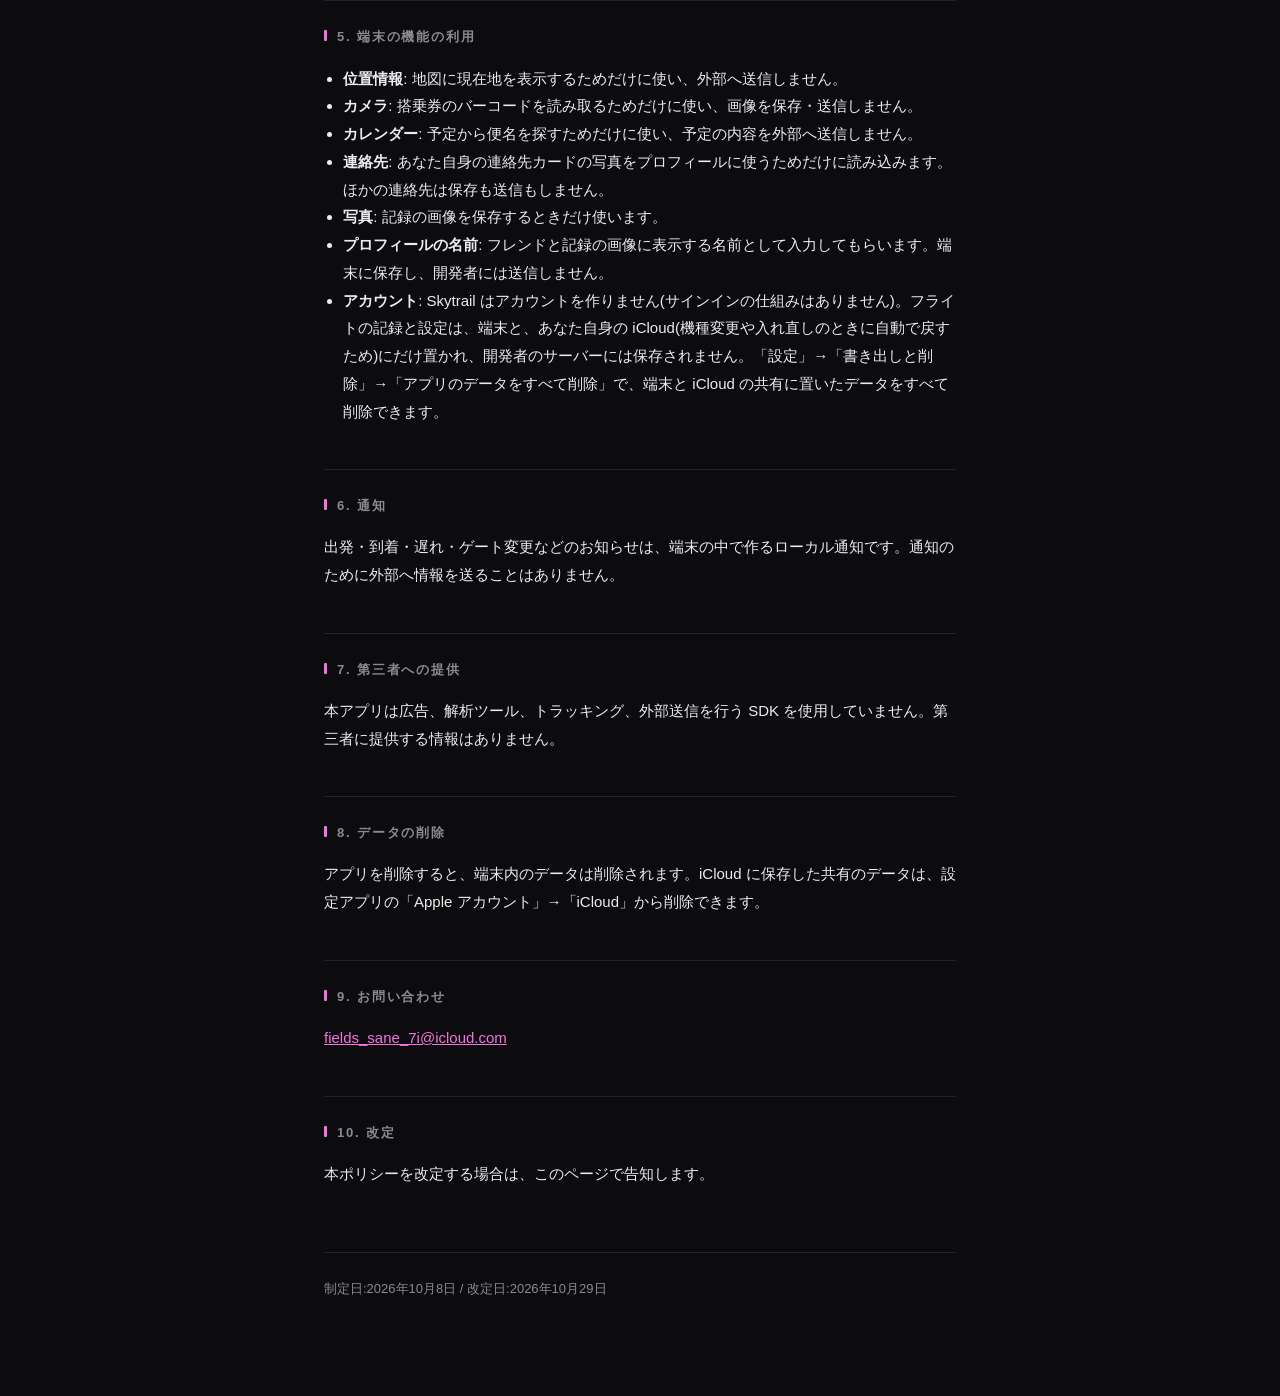
==== commit e8bed5d0: "1.2 に合わせて改定(サブスクリプション・中継を Netlify に・到着地の天気を Apple Weather に・出典の追加) 1.1 のままの人が使う Vercel の中継と Open-Met" ====
--- a/privacy.html
+++ b/privacy.html
@@ -19,21 +19,25 @@
   <p>追跡するフライト、座席、予約番号、メモなどは端末の中に保存します。フレンドとの共有を使う場合は、あなたのフライト・表示名・写真を、あなたの iCloud(Apple の CloudKit)に保存し、あなたが共有リンクを送った相手にだけ表示します。開発者はこれらを見ることができません。</p>
 
   <h2>2. 運航情報の取得</h2>
-  <p>ANA・JAL の便の状況を調べるため、便名・空港コードを開発者の中継サーバー(<code>skytrail-relay.vercel.app</code>)に送ります。中継サーバーは公共交通オープンデータセンターから取得した運航情報のうち、該当する便の情報だけを返します。送るのは調べたい便・空港の情報だけで、利用者を識別する情報は含みません。開発者は問い合わせの内容を保存・利用しません。</p>
+  <p>ANA・JAL の便の状況を調べるため、便名・空港コードを開発者の中継サーバー(<code>skytrail-relay.netlify.app</code>。1.1 は <code>skytrail-relay.vercel.app</code>)に送ります。中継サーバーは公共交通オープンデータセンターから取得した運航情報のうち、該当する便の情報だけを返します。送るのは調べたい便・空港の情報だけで、利用者を識別する情報は含みません。開発者は問い合わせの内容を保存・利用しません。</p>
 
   <h2>3. そのほかの通信</h2>
   <p>次の公開データを取得します。送るのは取得したい便・機体・空港の情報だけです。</p>
   <ul>
     <li>飛行中の位置: adsb.lol(コールサイン・機体記号)</li>
     <li>便名からわかる区間: GitHub(Virtual Radar Server standing-data の航空会社ごとの表)</li>
-    <li>機体の写真: Wikimedia Commons(機種・航空会社)</li>
-    <li>天気: Open-Meteo・aviationweather.gov(空港の位置)</li>
+    <li>機体の写真: Wikimedia Commons(機体記号・機種・航空会社)・Planespotters.net(機体記号)</li>
+    <li>天気: Apple Weather(到着地の空港の位置。1.1 は Open-Meteo)・aviationweather.gov(空港の位置)</li>
+    <li>乗った便の当日の天気: Iowa Environmental Mesonet(空港・出発と到着の日時)</li>
     <li>空港の運航状況: Pro Flight Search・米国連邦航空局</li>
     <li>米国の雨雲レーダー: Iowa Environmental Mesonet(地図の範囲)</li>
   </ul>
   <p>一般的なインターネット通信と同様に、接続先のサーバーには通信元の IP アドレスが届きます。開発者はこれを利用者の識別に使いません。</p>
 
-  <h2>4. 端末の機能の利用</h2>
+  <h2>4. サブスクリプションの購入</h2>
+  <p>サブスクリプションの購入・支払い・解約は、Apple(App Store)が処理します。開発者は、支払いの情報や Apple アカウントの情報を受け取りません。登録しているかどうかは、Apple が端末に届ける購入の記録を、端末の中で確かめます。</p>
+
+  <h2>5. 端末の機能の利用</h2>
   <ul>
     <li><strong>位置情報</strong>: 地図に現在地を表示するためだけに使い、外部へ送信しません。</li>
     <li><strong>カメラ</strong>: 搭乗券のバーコードを読み取るためだけに使い、画像を保存・送信しません。</li>
@@ -44,22 +48,22 @@
     <li><strong>アカウント</strong>: Skytrail はアカウントを作りません(サインインの仕組みはありません)。フライトの記録と設定は、端末と、あなた自身の iCloud(機種変更や入れ直しのときに自動で戻すため)にだけ置かれ、開発者のサーバーには保存されません。「設定」→「書き出しと削除」→「アプリのデータをすべて削除」で、端末と iCloud の共有に置いたデータをすべて削除できます。</li>
   </ul>
 
-  <h2>5. 通知</h2>
+  <h2>6. 通知</h2>
   <p>出発・到着・遅れ・ゲート変更などのお知らせは、端末の中で作るローカル通知です。通知のために外部へ情報を送ることはありません。</p>
 
-  <h2>6. 第三者への提供</h2>
+  <h2>7. 第三者への提供</h2>
   <p>本アプリは広告、解析ツール、トラッキング、外部送信を行う SDK を使用していません。第三者に提供する情報はありません。</p>
 
-  <h2>7. データの削除</h2>
+  <h2>8. データの削除</h2>
   <p>アプリを削除すると、端末内のデータは削除されます。iCloud に保存した共有のデータは、設定アプリの「Apple アカウント」→「iCloud」から削除できます。</p>
 
-  <h2>8. お問い合わせ</h2>
+  <h2>9. お問い合わせ</h2>
   <p><a href="mailto:fields_sane_7i@icloud.com">fields_sane_7i@icloud.com</a></p>
 
-  <h2>9. 改定</h2>
+  <h2>10. 改定</h2>
   <p>本ポリシーを改定する場合は、このページで告知します。</p>
 
-  <footer>制定日:2026年10月8日 / 改定日:2026年10月28日</footer>
+  <footer>制定日:2026年10月8日 / 改定日:2026年10月29日</footer>
 </main>
 </body>
 </html>
